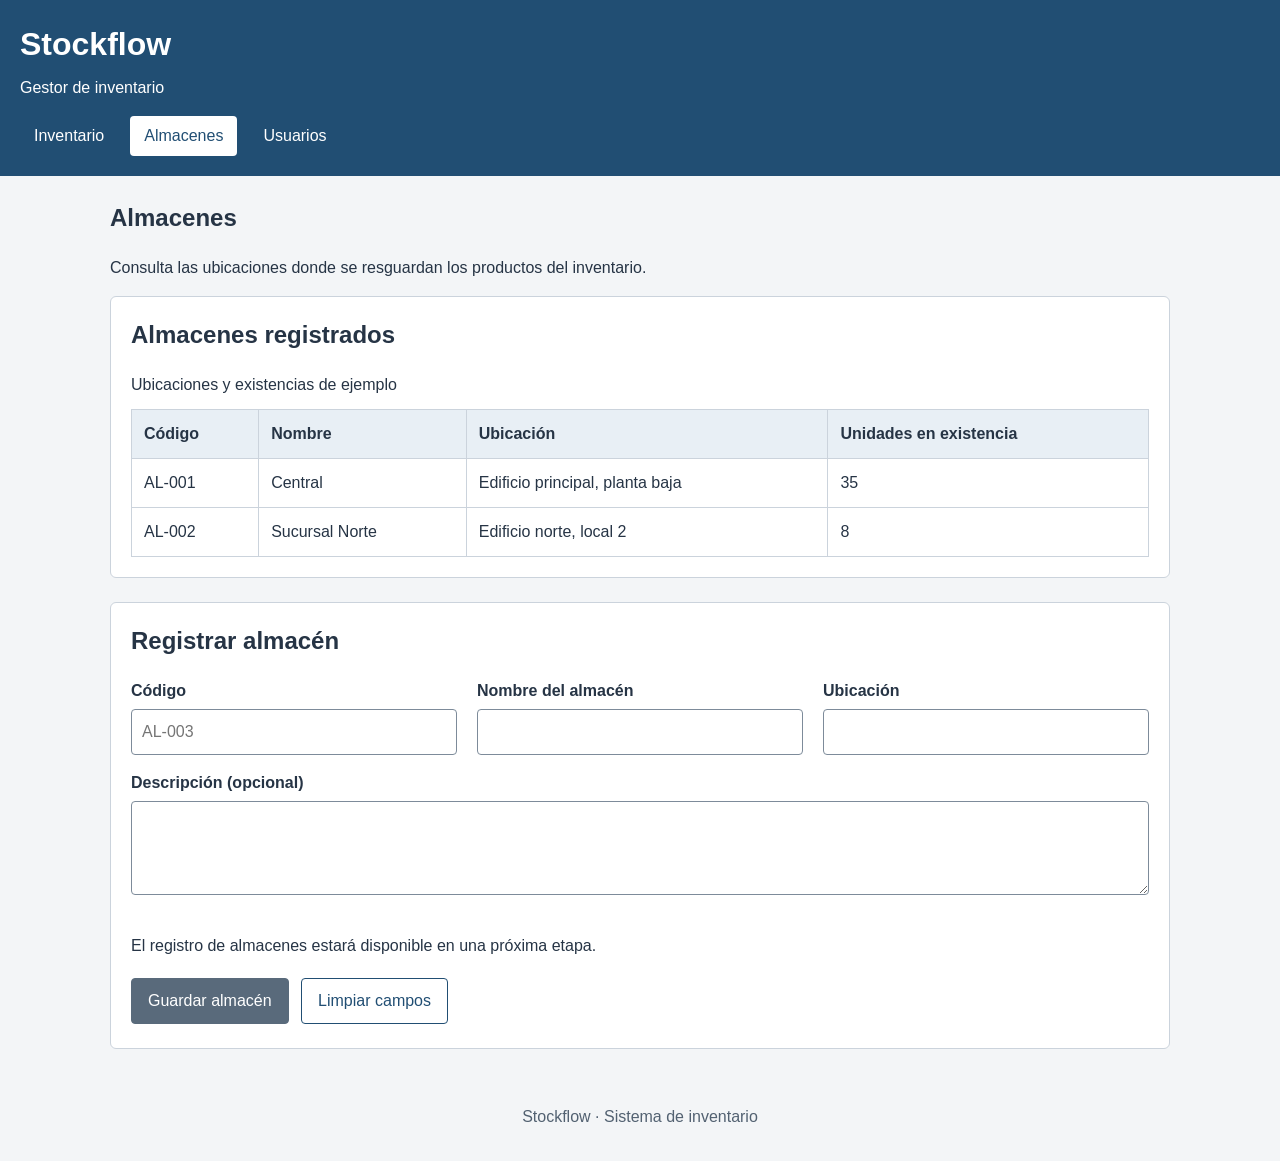
==== almacenes.html @ ba175ca2 "primer commit" ====
<!DOCTYPE html>
<html lang="es">
<head>
  <meta charset="UTF-8">
  <meta name="viewport" content="width=device-width, initial-scale=1.0">
  <title>Stockflow - Almacenes</title>
  <link rel="stylesheet" href="estilos.css">
</head>
<body>
  <header>
    <h1>Stockflow</h1>
    <p>Gestor de inventario</p>
    <nav>
      <a href="index.html">Inventario</a>
      <a href="almacenes.html" class="activo">Almacenes</a>
      <a href="usuarios.html">Usuarios</a>
    </nav>
  </header>
  <main>
    <h2>Almacenes</h2>
    <p>Consulta las ubicaciones donde se resguardan los productos del inventario.</p>

    <section class="panel">
      <h2>Almacenes registrados</h2>
      <div class="tabla-contenedor">
        <table>
          <caption>Ubicaciones y existencias de ejemplo</caption>
          <thead>
            <tr><th scope="col">Código</th><th scope="col">Nombre</th><th scope="col">Ubicación</th><th scope="col">Unidades en existencia</th></tr>
          </thead>
          <tbody>
            <tr><td>AL-001</td><td>Central</td><td>Edificio principal, planta baja</td><td>35</td></tr>
            <tr><td>AL-002</td><td>Sucursal Norte</td><td>Edificio norte, local 2</td><td>8</td></tr>
          </tbody>
        </table>
      </div>
    </section>

    <section class="panel">
      <h2>Registrar almacén</h2>
      <form>
        <div class="campos">
          <div><label for="codigo">Código</label><input id="codigo" name="codigo" type="text" placeholder="AL-003" required></div>
          <div><label for="nombre">Nombre del almacén</label><input id="nombre" name="nombre" type="text" required></div>
          <div><label for="ubicacion">Ubicación</label><input id="ubicacion" name="ubicacion" type="text" required></div>
        </div>
        <label for="descripcion">Descripción (opcional)</label>
        <textarea id="descripcion" name="descripcion" rows="3"></textarea>
        <p id="aviso-almacen">El registro de almacenes estará disponible en una próxima etapa.</p>
        <button class="deshabilitado" type="button" disabled>Guardar almacén</button>
        <button class="secundario" type="reset">Limpiar campos</button>
      </form>
    </section>
  </main>
  <footer><p>Stockflow · Sistema de inventario</p></footer>
</body>
</html>
---- estilos.css ----
* {
  box-sizing: border-box;
}

body {
  margin: 0;
  background-color: #f3f5f7;
  color: #263445;
  font-family: Arial, sans-serif;
  line-height: 1.5;
}

header {
  padding: 20px;
  background-color: #214e73;
  color: #ffffff;
}

header h1,
header p {
  margin: 0 0 8px;
}

nav {
  display: flex;
  flex-wrap: wrap;
  gap: 12px;
  margin-top: 16px;
}

nav a {
  padding: 8px 14px;
  border-radius: 4px;
  color: #ffffff;
  text-decoration: none;
}

.activo {
  background-color: #ffffff;
  color: #214e73;
}

main {
  max-width: 1100px;
  margin: 24px auto;
  padding: 0 20px;
}

h2,
h3 {
  margin-top: 0;
}

.aviso {
  padding: 12px;
  border-left: 4px solid #9a6b13;
  background-color: #fff3d6;
}

.resumen,
.campos {
  display: flex;
  flex-wrap: wrap;
  gap: 20px;
}

.tarjeta,
.campos > div {
  flex: 1 1 220px;
  min-width: 0;
}

.tarjeta,
.panel {
  margin-bottom: 24px;
  padding: 20px;
  border: 1px solid #cbd3dc;
  border-radius: 6px;
  background-color: #ffffff;
}

.tarjeta p {
  margin: 0;
  color: #214e73;
  font-size: 28px;
  font-weight: bold;
}

.tabla-contenedor {
  overflow-x: auto;
}

table {
  width: 100%;
  border-collapse: collapse;
}

caption {
  margin-bottom: 12px;
  text-align: left;
}

th,
td {
  padding: 12px;
  border: 1px solid #cbd3dc;
  text-align: left;
}

th {
  background-color: #e8eff5;
}

label {
  display: block;
  margin-bottom: 6px;
  font-weight: bold;
}

input,
select,
textarea {
  width: 100%;
  margin-bottom: 16px;
  padding: 10px;
  border: 1px solid #7d8b9a;
  border-radius: 4px;
  background-color: #ffffff;
  color: inherit;
  font: inherit;
}

textarea {
  resize: vertical;
}

button {
  margin: 4px 8px 4px 0;
  padding: 10px 16px;
  border: 1px solid #214e73;
  border-radius: 4px;
  background-color: #214e73;
  color: #ffffff;
  font: inherit;
  cursor: pointer;
}

button.secundario {
  background-color: #ffffff;
  color: #214e73;
}

.deshabilitado {
  border-color: #596a7b;
  background-color: #596a7b;
  cursor: not-allowed;
}

footer {
  padding: 16px 20px;
  color: #526171;
  text-align: center;
}
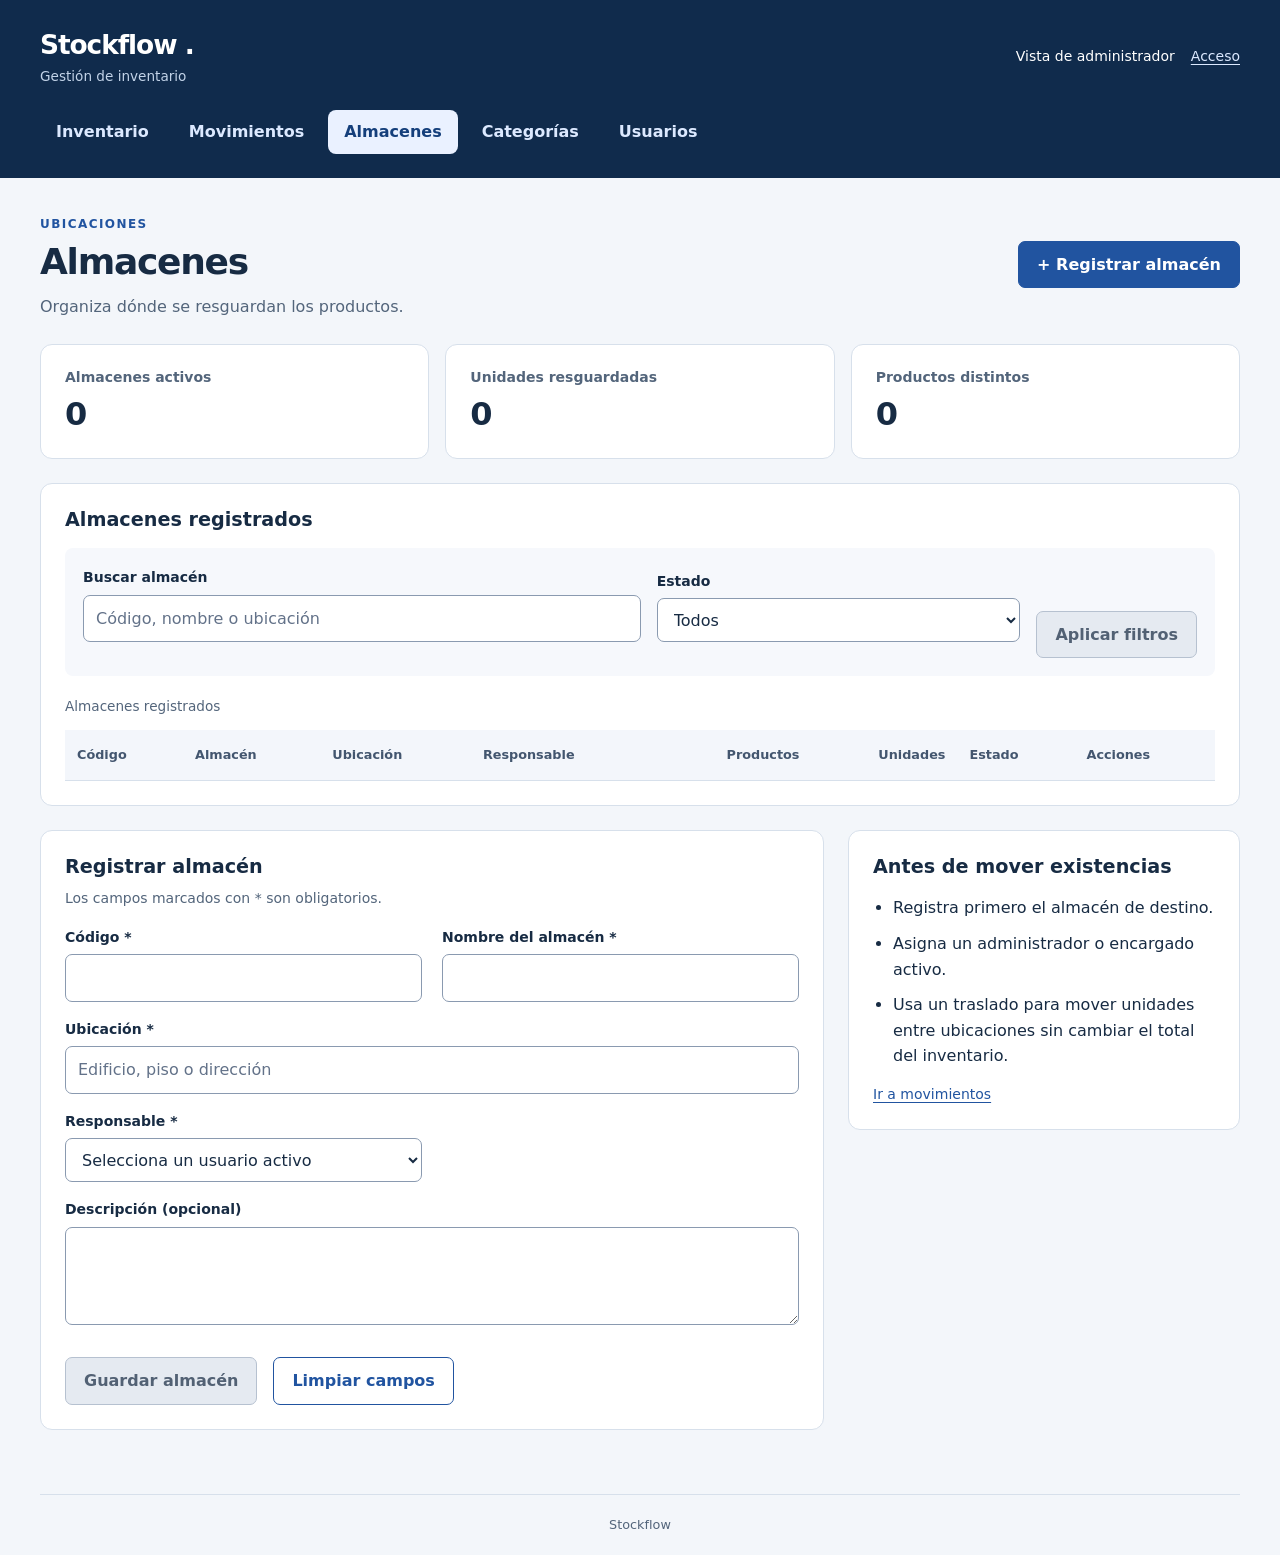
==== commit 477b0047: "Conectar base inicial de Stockflow" ====
--- a/almacenes.html
+++ b/almacenes.html
@@ -1,57 +1,143 @@
-<!DOCTYPE html>
+<!doctype html>
 <html lang="es">
-<head>
-  <meta charset="UTF-8">
-  <meta name="viewport" content="width=device-width, initial-scale=1.0">
-  <title>Stockflow - Almacenes</title>
-  <link rel="stylesheet" href="estilos.css">
-</head>
-<body>
-  <header>
-    <h1>Stockflow</h1>
-    <p>Gestor de inventario</p>
-    <nav>
-      <a href="index.html">Inventario</a>
-      <a href="almacenes.html" class="activo">Almacenes</a>
-      <a href="usuarios.html">Usuarios</a>
-    </nav>
-  </header>
-  <main>
-    <h2>Almacenes</h2>
-    <p>Consulta las ubicaciones donde se resguardan los productos del inventario.</p>
+  <head>
+    <meta charset="utf-8">
+    <meta content="width=device-width, initial-scale=1.0" name="viewport">
+    <title>Almacenes &middot; Stockflow</title>
+    <link href="estilos.css" rel="stylesheet">
+  </head>
+  <body>
+    <a class="saltar" href="#contenido">Saltar al contenido</a>
+    <header class="cabecera">
+      <div class="cabecera-superior">
+        <div>
+          <a class="marca" href="index.html">
+            Stockflow
+            <span aria-hidden="true">.</span>
+          </a>
+          <p class="submarca">Gesti&oacute;n de inventario</p>
+        </div>
+        <div class="sesion">
+          <span>Vista de administrador</span>
+          <a href="acceso.php">Acceso</a>
+        </div>
+      </div>
+      <nav aria-label="Principal">
+        <a href="index.html">Inventario</a>
+        <a href="movimientos.html">Movimientos</a>
+        <a aria-current="page" href="almacenes.html">Almacenes</a>
+        <a href="categorias.html">Categor&iacute;as</a>
+        <a href="usuarios.html">Usuarios</a>
+      </nav>
+    </header>
+    <main id="contenido">
+      <div class="titulo-pagina">
+        <div>
+          <span class="ceja">Ubicaciones</span>
+          <h1>Almacenes</h1>
+          <p>Organiza d&oacute;nde se resguardan los productos.</p>
+        </div>
+        <a class="boton" href="#nuevo-almacen">+ Registrar almac&eacute;n</a>
+      </div>
+      <section aria-label="Resumen de almacenes" class="resumen">
+        <div class="tarjeta">
+          <h2>Almacenes activos</h2>
+          <p class="valor">0</p>
+        </div>
+        <div class="tarjeta">
+          <h2>Unidades resguardadas</h2>
+          <p class="valor">0</p>
+        </div>
+        <div class="tarjeta">
+          <h2>Productos distintos</h2>
+          <p class="valor">0</p>
+        </div>
+      </section>
+      <section aria-labelledby="almacenes-titulo" class="panel">
+        <h2 id="almacenes-titulo">Almacenes registrados</h2>
+        <form aria-describedby="filtros-aviso" aria-label="Filtros de almacenes" class="filtros">
+          <div class="busqueda">
+            <label for="buscar">Buscar almac&eacute;n</label>
+            <input id="buscar" name="buscar" placeholder="C&oacute;digo, nombre o ubicaci&oacute;n" type="search">
+          </div>
+          <div>
+            <label for="filtro-estado">Estado</label>
+            <select id="filtro-estado" name="estado">
+              <option value="">Todos</option>
+              <option value="activo">Activo</option>
+              <option value="inactivo">Inactivo</option>
+            </select>
+          </div>
+          <button disabled="" type="submit">Aplicar filtros</button>
+        </form>
+        <div aria-label="Almacenes" class="tabla-contenedor" role="region" tabindex="0">
+          <table>
+            <caption>Almacenes registrados</caption>
+            <thead>
+              <tr>
+                <th scope="col">C&oacute;digo</th>
+                <th scope="col">Almac&eacute;n</th>
+                <th scope="col">Ubicaci&oacute;n</th>
+                <th scope="col">Responsable</th>
+                <th class="numero" scope="col">Productos</th>
+                <th class="numero" scope="col">Unidades</th>
+                <th scope="col">Estado</th>
+                <th scope="col">Acciones</th>
+              </tr>
+            </thead>
+            <tbody></tbody>
+          </table>
+        </div>
 
-    <section class="panel">
-      <h2>Almacenes registrados</h2>
-      <div class="tabla-contenedor">
-        <table>
-          <caption>Ubicaciones y existencias de ejemplo</caption>
-          <thead>
-            <tr><th scope="col">Código</th><th scope="col">Nombre</th><th scope="col">Ubicación</th><th scope="col">Unidades en existencia</th></tr>
-          </thead>
-          <tbody>
-            <tr><td>AL-001</td><td>Central</td><td>Edificio principal, planta baja</td><td>35</td></tr>
-            <tr><td>AL-002</td><td>Sucursal Norte</td><td>Edificio norte, local 2</td><td>8</td></tr>
-          </tbody>
-        </table>
+      </section>
+      <div class="division">
+        <section aria-labelledby="alta-titulo" class="panel" id="nuevo-almacen">
+          <h2 id="alta-titulo">Registrar almac&eacute;n</h2>
+          <p class="ayuda">Los campos marcados con * son obligatorios.</p>
+          <form aria-describedby="aviso-almacen">
+            <div class="campos">
+              <div>
+                <label for="codigo">C&oacute;digo *</label>
+                <input id="codigo" maxlength="30" name="codigo" required="">
+              </div>
+              <div>
+                <label for="nombre">Nombre del almac&eacute;n *</label>
+                <input id="nombre" maxlength="100" name="nombre" required="">
+              </div>
+              <div class="ancho-completo">
+                <label for="ubicacion">Ubicaci&oacute;n *</label>
+                <input id="ubicacion" maxlength="200" name="ubicacion" placeholder="Edificio, piso o direcci&oacute;n" required="">
+              </div>
+              <div>
+                <label for="responsable">Responsable *</label>
+                <select id="responsable" name="responsable" required="">
+                  <option value="">Selecciona un usuario activo</option>
+                </select>
+              </div>
+              <div class="ancho-completo">
+                <label for="descripcion">Descripci&oacute;n (opcional)</label>
+                <textarea id="descripcion" maxlength="500" name="descripcion" rows="3"></textarea>
+              </div>
+            </div>
+            <div class="acciones">
+              <button disabled="" type="submit">Guardar almac&eacute;n</button>
+              <button class="secundario" type="reset">Limpiar campos</button>
+            </div>
+          </form>
+        </section>
+        <aside class="panel">
+          <h2>Antes de mover existencias</h2>
+          <ul class="lista-simple">
+            <li>Registra primero el almac&eacute;n de destino.</li>
+            <li>Asigna un administrador o encargado activo.</li>
+            <li>Usa un traslado para mover unidades entre ubicaciones sin cambiar el total del inventario.</li>
+          </ul>
+          <p class="nota">
+            <a href="movimientos.html#nuevo-movimiento">Ir a movimientos</a>
+          </p>
+        </aside>
       </div>
-    </section>
-
-    <section class="panel">
-      <h2>Registrar almacén</h2>
-      <form>
-        <div class="campos">
-          <div><label for="codigo">Código</label><input id="codigo" name="codigo" type="text" placeholder="AL-003" required></div>
-          <div><label for="nombre">Nombre del almacén</label><input id="nombre" name="nombre" type="text" required></div>
-          <div><label for="ubicacion">Ubicación</label><input id="ubicacion" name="ubicacion" type="text" required></div>
-        </div>
-        <label for="descripcion">Descripción (opcional)</label>
-        <textarea id="descripcion" name="descripcion" rows="3"></textarea>
-        <p id="aviso-almacen">El registro de almacenes estará disponible en una próxima etapa.</p>
-        <button class="deshabilitado" type="button" disabled>Guardar almacén</button>
-        <button class="secundario" type="reset">Limpiar campos</button>
-      </form>
-    </section>
-  </main>
-  <footer><p>Stockflow · Sistema de inventario</p></footer>
-</body>
+    </main>
+    <footer>Stockflow</footer>
+  </body>
 </html>
--- a/estilos.css
+++ b/estilos.css
@@ -1,163 +1,172 @@
-* {
-  box-sizing: border-box;
+:root {
+  color-scheme: light;
+  --fondo: #f3f6fa;
+  --superficie: #ffffff;
+  --texto: #172b43;
+  --suave: #53657b;
+  --borde: #d7e0eb;
+  --primario: #2154a0;
+  --oscuro: #102b4c;
 }
+
+* { box-sizing: border-box; }
 
 body {
   margin: 0;
-  background-color: #f3f5f7;
-  color: #263445;
-  font-family: Arial, sans-serif;
-  line-height: 1.5;
+  background: var(--fondo);
+  color: var(--texto);
+  font-family: system-ui, -apple-system, "Segoe UI", sans-serif;
+  line-height: 1.6;
 }
 
-header {
-  padding: 20px;
-  background-color: #214e73;
-  color: #ffffff;
+a { color: var(--primario); text-underline-offset: 3px; }
+a:hover { text-decoration-thickness: 2px; }
+button, input, select, textarea { font: inherit; }
+button, .boton, summary { touch-action: manipulation; }
+:focus-visible { outline: 3px solid #b25400; outline-offset: 4px; }
+[id] { scroll-margin-top: 24px; }
+
+.saltar {
+  position: absolute;
+  top: -100px;
+  left: 16px;
+  z-index: 5;
+  padding: 10px 16px;
+  background: white;
+}
+.saltar:focus { top: 12px; }
+
+.cabecera {
+  padding: 24px max(24px, calc((100% - 1200px) / 2));
+  background: var(--oscuro);
+  color: white;
+}
+.cabecera-superior, .titulo-pagina, .acciones, .encabezado-panel {
+  display: flex;
+  align-items: center;
+  justify-content: space-between;
+  flex-wrap: wrap;
+  gap: 16px;
+}
+.marca { color: white; font-size: 1.65rem; font-weight: 800; text-decoration: none; letter-spacing: -.04em; }
+.submarca { margin: 0; color: #c2d3e8; font-size: .85rem; }
+.sesion { display: flex; align-items: center; flex-wrap: wrap; gap: 16px; font-size: .875rem; }
+.sesion a { color: #dce9ff; }
+.etiqueta-demo { padding: 3px 10px; border: 1px solid #6580a1; border-radius: 20px; color: #e2edfb; }
+nav { display: flex; flex-wrap: wrap; gap: 8px; margin-top: 22px; }
+nav a { padding: 9px 16px; color: #dce9ff; border-radius: 8px; text-decoration: none; font-weight: 600; }
+nav a:hover { background: #244366; }
+nav a[aria-current] { background: #eaf1ff; color: #153f7b; }
+
+main { max-width: 1248px; margin: 32px auto; padding: 0 24px; }
+h1, h2, h3 { line-height: 1.25; }
+h1 { margin: 4px 0 10px; font-size: clamp(1.75rem, 3vw, 2.25rem); letter-spacing: -.035em; }
+h2 { margin: 0 0 16px; font-size: 1.2rem; }
+h3 { margin: 0 0 8px; font-size: 1rem; }
+p { margin: 0 0 16px; }
+.titulo-pagina { margin-bottom: 24px; }
+.titulo-pagina p { margin: 0; color: var(--suave); }
+.ceja { color: var(--primario); text-transform: uppercase; letter-spacing: .12em; font-size: .75rem; font-weight: 750; }
+.aviso { padding: 14px 18px; border: 1px solid #e8cf93; border-radius: 10px; background: #fff7e5; color: #624610; }
+.ayuda, .nota { color: var(--suave); font-size: .875rem; }
+.ayuda { display: block; margin-top: -8px; margin-bottom: 16px; }
+.nota { margin-top: 14px; margin-bottom: 0; }
+.resumen { display: grid; grid-template-columns: repeat(auto-fit, minmax(180px, 1fr)); gap: 16px; margin-bottom: 24px; }
+.tarjeta, .panel { padding: 24px; border: 1px solid var(--borde); border-radius: 12px; background: var(--superficie); }
+.panel { margin-bottom: 24px; }
+.tarjeta h2 { margin: 0; font-size: .875rem; font-weight: 600; color: var(--suave); }
+.tarjeta .valor { margin: 8px 0 0; font-size: 2rem; font-weight: 750; line-height: 1.25; }
+.tarjeta small { color: var(--suave); }
+.encabezado-panel { margin-bottom: 16px; }
+.encabezado-panel h2 { margin: 0; }
+.campos { display: grid; grid-template-columns: repeat(2, minmax(0, 1fr)); gap: 0 20px; }
+.campos .ancho-completo { grid-column: 1 / -1; }
+.filtros { display: flex; flex-wrap: wrap; align-items: end; gap: 0 16px; padding: 18px; margin-bottom: 20px; background: #f6f8fc; border-radius: 8px; }
+.filtros > div { flex: 1 1 170px; min-width: 0; }
+.filtros .busqueda { flex-grow: 2; }
+label { display: block; margin-bottom: 6px; font-size: .875rem; font-weight: 650; }
+input, select, textarea { width: 100%; min-height: 44px; margin-bottom: 16px; padding: 10px 12px; border: 1px solid #8a9ab0; border-radius: 7px; color: var(--texto); background: white; }
+input::placeholder, textarea::placeholder { color: #637289; opacity: 1; }
+textarea { resize: vertical; }
+input[readonly] { background: #edf1f7; }
+fieldset { min-width: 0; margin: 0 0 20px; padding: 0; border: 0; }
+legend { padding: 0; margin-bottom: 16px; font-size: 1rem; font-weight: 700; }
+button, .boton { display: inline-flex; align-items: center; justify-content: center; min-height: 44px; padding: 10px 18px; border: 1px solid var(--primario); border-radius: 7px; background: var(--primario); color: white; text-decoration: none; font-weight: 650; cursor: pointer; }
+.boton:hover { background: #163f7b; }
+.secundario { background: white; color: var(--primario); }
+.secundario:hover { background: #edf3fd; }
+button:disabled { border-color: #b6c1d0; background: #e5eaf1; color: #526174; cursor: not-allowed; }
+.peligro:disabled { border-color: #dfb4b4; background: #f9eded; color: #873636; }
+.acciones { justify-content: flex-start; margin-top: 8px; }
+.tabla-contenedor { max-width: 100%; overflow-x: auto; }
+table { width: 100%; border-collapse: collapse; font-size: .9rem; }
+caption { padding: 0 0 12px; text-align: left; color: var(--suave); font-size: .85rem; }
+th, td { padding: 15px 12px; border-bottom: 1px solid var(--borde); text-align: left; vertical-align: top; }
+th { background: #f3f6fb; color: #43566f; font-size: .8rem; }
+tbody tr:hover { background: #fafcff; }
+td small { display: block; color: var(--suave); }
+.numero { text-align: right; font-variant-numeric: tabular-nums; }
+.estado { display: inline-block; padding: 3px 9px; border-radius: 20px; font-size: .75rem; font-weight: 700; white-space: nowrap; background: #edf1f7; color: #46556b; }
+.disponible, .entrada { background: #e4f4eb; color: #21613d; }
+.bajo, .salida { background: #fff0d6; color: #805100; }
+.inactivo { background: #edf0f5; color: #526174; }
+.traslado { background: #e7effe; color: #254f96; }
+details { border: 1px solid var(--borde); border-radius: 8px; margin-bottom: 12px; background: white; }
+summary { padding: 14px 16px; color: var(--primario); font-weight: 650; cursor: pointer; }
+details[open] > summary { border-bottom: 1px solid var(--borde); }
+.contenido-detalle { padding: 20px; }
+.contenido-detalle > :last-child { margin-bottom: 0; }
+.gestion { min-width: 190px; }
+.gestion details { margin: 0; }
+.gestion .contenido-detalle { min-width: 260px; }
+.gestion summary { padding: 8px 12px; font-size: .85rem; }
+.division { display: grid; grid-template-columns: minmax(0, 2fr) minmax(0, 1fr); gap: 24px; align-items: start; }
+.division > * { min-width: 0; }
+.lista-datos { display: grid; grid-template-columns: repeat(2, minmax(0, 1fr)); gap: 20px; margin: 0; }
+.lista-datos dt { color: var(--suave); font-size: .85rem; }
+.lista-datos dd { margin: 3px 0 0; font-weight: 650; overflow-wrap: anywhere; }
+.lista-simple { padding-left: 20px; margin-bottom: 0; }
+.lista-simple li + li { margin-top: 10px; }
+.vacio { padding: 24px; border: 1px dashed #9aaac0; border-radius: 8px; text-align: center; }
+.vacio p { color: var(--suave); }
+.migas { margin-bottom: 20px; color: var(--suave); font-size: .875rem; }
+footer { max-width: 1200px; margin: 40px auto 0; padding: 20px 24px; border-top: 1px solid var(--borde); color: var(--suave); font-size: .8rem; text-align: center; }
+.acceso { max-width: 1000px; min-height: 80vh; display: grid; align-items: center; grid-template-columns: 1fr 1fr; gap: 48px; }
+.presentacion h1 { margin-top: 20px; font-size: clamp(2rem, 4vw, 3.25rem); }
+.presentacion p { color: var(--suave); }
+.presentacion .marca { color: var(--oscuro); }
+.panel-acceso { padding: 32px; }
+.panel-acceso .boton, .panel-acceso button { width: 100%; }
+.panel-acceso .acciones { gap: 12px; }
+
+@media (max-width: 850px) {
+  .division, .acceso { grid-template-columns: 1fr; }
+  .acceso { max-width: 560px; gap: 16px; }
 }
 
-header h1,
-header p {
-  margin: 0 0 8px;
+@media (max-width: 560px) {
+  .cabecera { padding: 20px 16px; }
+  main { margin-top: 24px; padding: 0 16px; }
+  .sesion { gap: 10px; }
+  nav { gap: 4px; }
+  nav a { padding: 9px 10px; font-size: .85rem; }
+  .campos, .lista-datos { grid-template-columns: 1fr; }
+  .tarjeta, .panel, .panel-acceso { padding: 18px; }
+  .titulo-pagina > .boton { width: 100%; }
+  .acciones > button, .acciones > .boton { flex: 1 1 auto; }
+  .resumen { grid-template-columns: repeat(2, minmax(0, 1fr)); gap: 12px; }
+  .tarjeta .valor { font-size: 1.65rem; }
+  th, td { padding: 12px 10px; }
 }
 
-nav {
-  display: flex;
-  flex-wrap: wrap;
-  gap: 12px;
-  margin-top: 16px;
+@media (prefers-reduced-motion: no-preference) {
+  html { scroll-behavior: smooth; }
 }
 
-nav a {
-  padding: 8px 14px;
-  border-radius: 4px;
-  color: #ffffff;
-  text-decoration: none;
+@media print {
+  .cabecera, .saltar, .filtros, .acciones, .aviso, details, footer, .titulo-pagina > .boton { display: none; }
+  body { background: white; color: black; }
+  main { max-width: none; padding: 0; }
+  .panel, .tarjeta { break-inside: avoid; }
+  .tabla-contenedor { overflow: visible; }
 }
-
-.activo {
-  background-color: #ffffff;
-  color: #214e73;
-}
-
-main {
-  max-width: 1100px;
-  margin: 24px auto;
-  padding: 0 20px;
-}
-
-h2,
-h3 {
-  margin-top: 0;
-}
-
-.aviso {
-  padding: 12px;
-  border-left: 4px solid #9a6b13;
-  background-color: #fff3d6;
-}
-
-.resumen,
-.campos {
-  display: flex;
-  flex-wrap: wrap;
-  gap: 20px;
-}
-
-.tarjeta,
-.campos > div {
-  flex: 1 1 220px;
-  min-width: 0;
-}
-
-.tarjeta,
-.panel {
-  margin-bottom: 24px;
-  padding: 20px;
-  border: 1px solid #cbd3dc;
-  border-radius: 6px;
-  background-color: #ffffff;
-}
-
-.tarjeta p {
-  margin: 0;
-  color: #214e73;
-  font-size: 28px;
-  font-weight: bold;
-}
-
-.tabla-contenedor {
-  overflow-x: auto;
-}
-
-table {
-  width: 100%;
-  border-collapse: collapse;
-}
-
-caption {
-  margin-bottom: 12px;
-  text-align: left;
-}
-
-th,
-td {
-  padding: 12px;
-  border: 1px solid #cbd3dc;
-  text-align: left;
-}
-
-th {
-  background-color: #e8eff5;
-}
-
-label {
-  display: block;
-  margin-bottom: 6px;
-  font-weight: bold;
-}
-
-input,
-select,
-textarea {
-  width: 100%;
-  margin-bottom: 16px;
-  padding: 10px;
-  border: 1px solid #7d8b9a;
-  border-radius: 4px;
-  background-color: #ffffff;
-  color: inherit;
-  font: inherit;
-}
-
-textarea {
-  resize: vertical;
-}
-
-button {
-  margin: 4px 8px 4px 0;
-  padding: 10px 16px;
-  border: 1px solid #214e73;
-  border-radius: 4px;
-  background-color: #214e73;
-  color: #ffffff;
-  font: inherit;
-  cursor: pointer;
-}
-
-button.secundario {
-  background-color: #ffffff;
-  color: #214e73;
-}
-
-.deshabilitado {
-  border-color: #596a7b;
-  background-color: #596a7b;
-  cursor: not-allowed;
-}
-
-footer {
-  padding: 16px 20px;
-  color: #526171;
-  text-align: center;
-}
